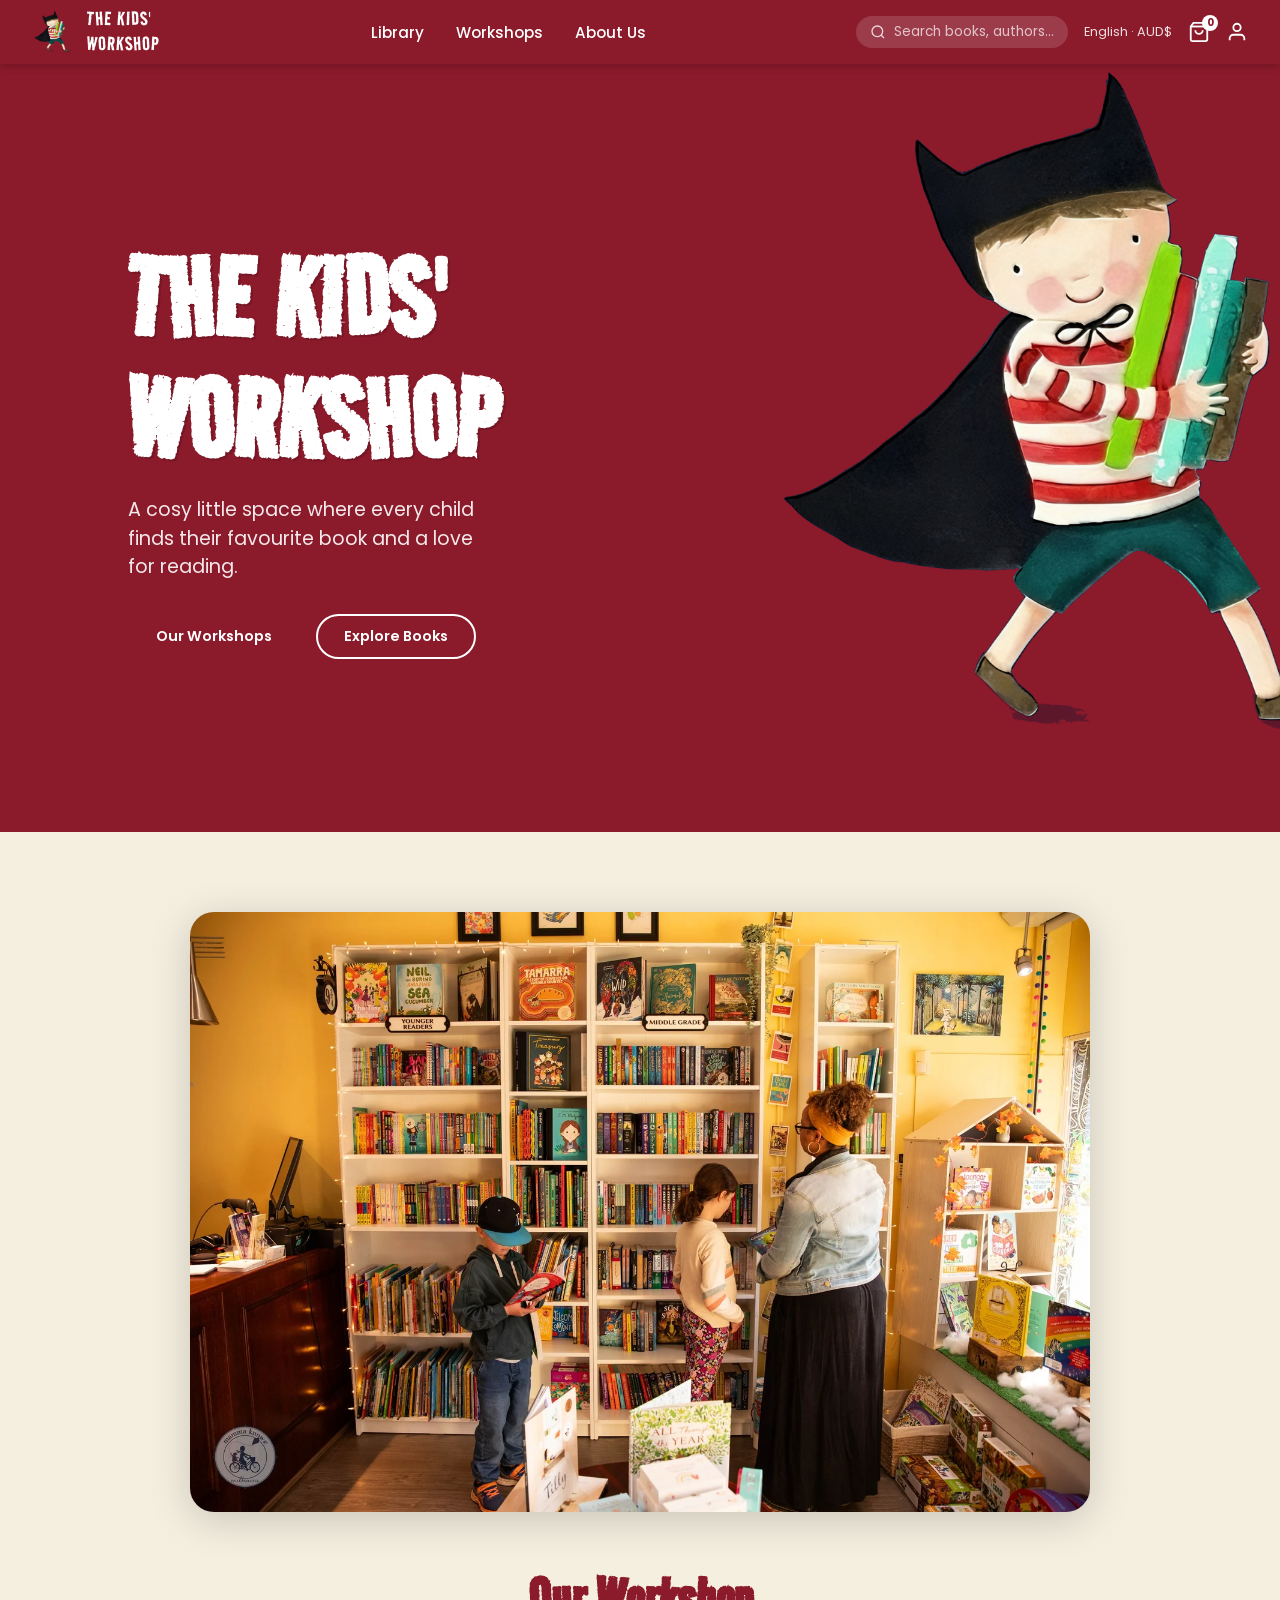
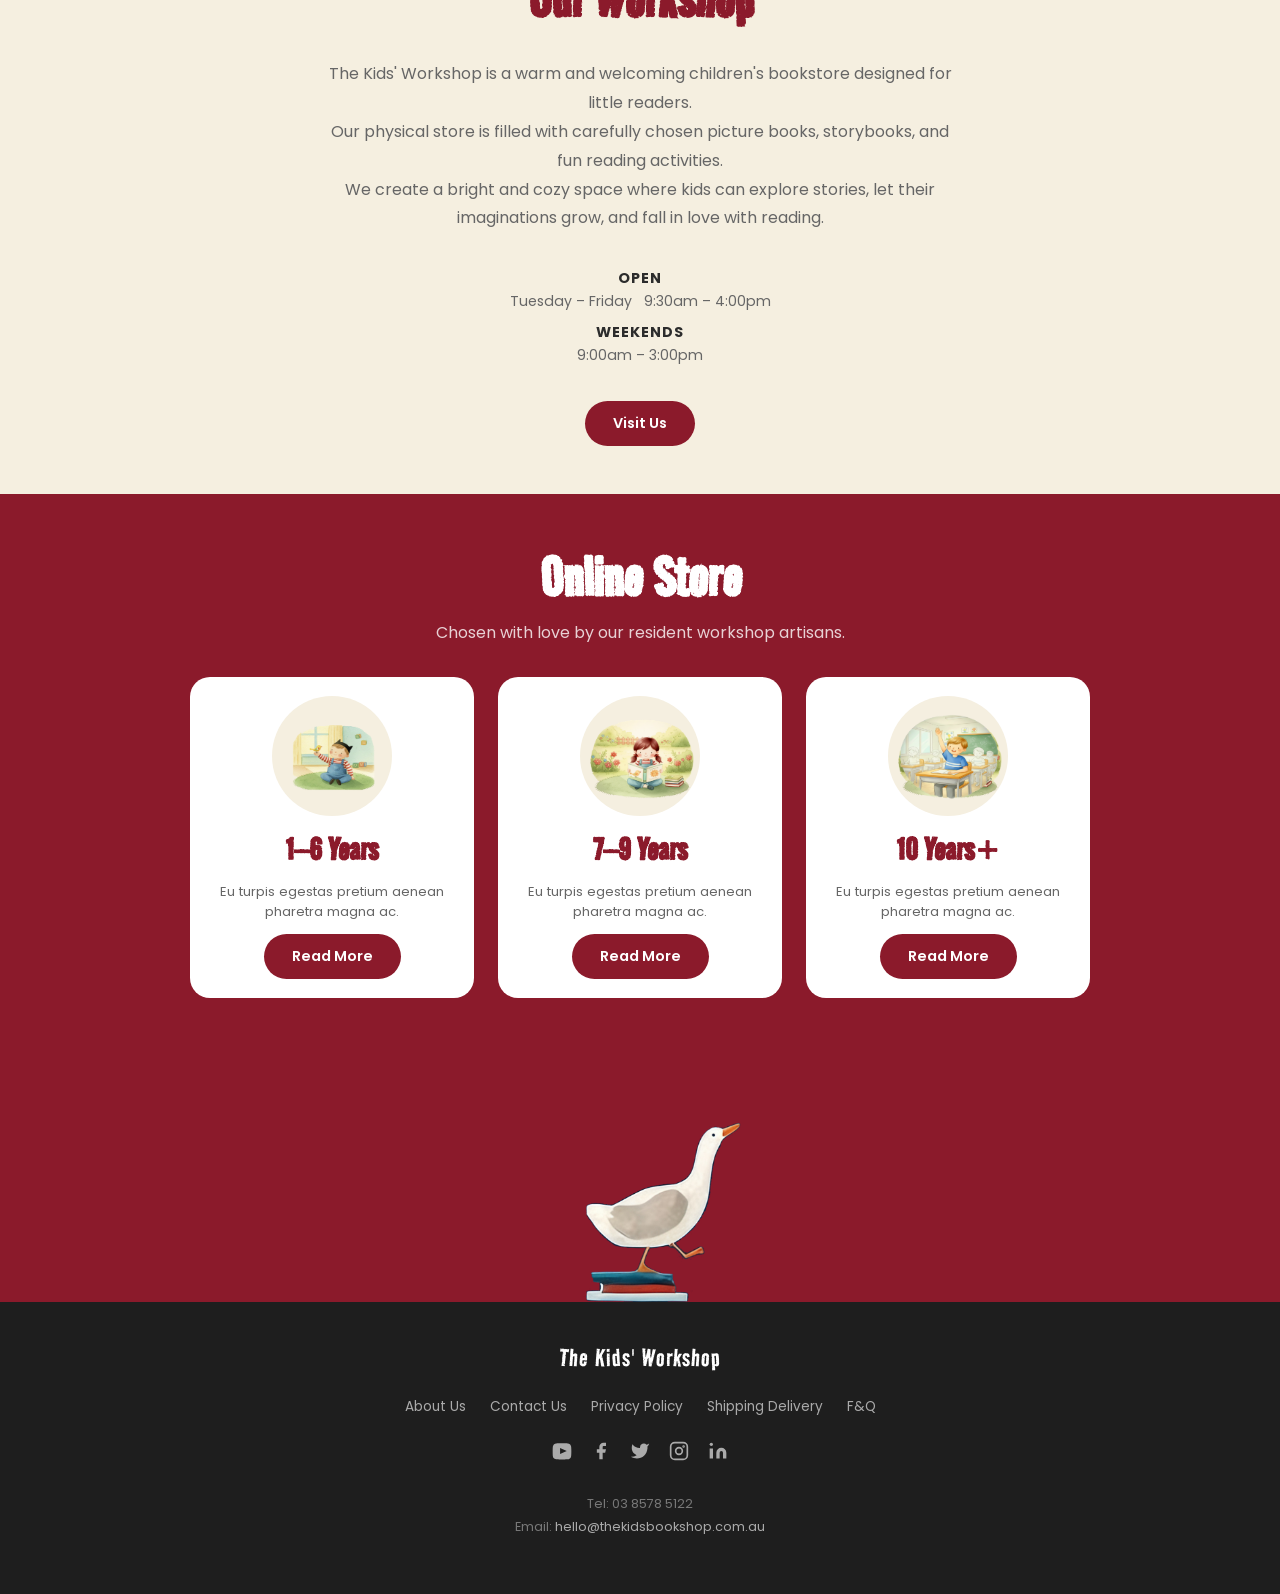
==== TKW_HomePage.html @ 3f0ec6a6 "@media: V1: Adjust all responsive design for all pages." ====
<!DOCTYPE html>
<html lang="en">
<head>
    <meta charset="UTF-8">
    <meta name="viewport" content="width=device-width, initial-scale=1.0">
    <title>The Kids' Workshop</title>
     <link rel="stylesheet" href="TKW.css">
     <link rel="stylesheet" href="TKW_HomePage.css" />
</head>

<body>
  <header class="site-header">
    <a href="index.html" class="header-logo">
      <img src="TKW Image Sources/original_tkbartboard_10.png" alt="The Kids' Workshop Logo" />
      <div class="header-logo-text">THE KIDS'<br>WORKSHOP</div>
    </a>
    <nav class="header-nav">
      <a href="TKW_library.html">Library</a>
      <a href="workshops.html">Workshops</a>
      <a href="about.html">About Us</a>
    </nav>
    <div class="header-right">
      <form class="header-search search-form" id="headerSearchForm">
        <svg width="16" height="16" fill="none" stroke="currentColor" stroke-width="2" viewBox="0 0 24 24">
          <circle cx="11" cy="11" r="8"/><path d="M21 21l-4.35-4.35"/>
        </svg>
        <input id="headerSearchInput" type="text" placeholder="Search books, authors..." />
      </form>

      <div class="header-icons">
        <span class="lang-badge">English · AUD$</span>
        <a href="cart.html">
          <svg width="22" height="22" fill="none" stroke="currentColor" stroke-width="2" viewBox="0 0 24 24">
            <path d="M6 2L3 6v14a2 2 0 002 2h14a2 2 0 002-2V6l-3-4z"/><line x1="3" y1="6" x2="21" y2="6"/>
            <path d="M16 10a4 4 0 01-8 0"/>
          </svg>
          <span class="cart-count">0</span>
        </a>
        <a href="account.html">
          <svg width="22" height="22" fill="none" stroke="currentColor" stroke-width="2" viewBox="0 0 24 24">
            <path d="M20 21v-2a4 4 0 00-4-4H8a4 4 0 00-4 4v2"/><circle cx="12" cy="7" r="4"/>
          </svg>
        </a>
      </div>
      <button class="hamburger" id="hamburger" aria-label="Open menu">
        <span></span><span></span><span></span>
      </button>
    </div>
  </header>

  <!-- Mobile Menu -->
  <nav class="mobile-menu" id="mobileMenu">
    <a href="TKW_library.html">Library</a>
    <a href="TKW_Workshops.html">Workshops</a>
    <a href="TKW_About.html">About Us</a>
    <form class="search-form" style="display:flex;gap:8px;margin-top:4px;">
      <input type="text" placeholder="Search books, authors..." style="flex:1;padding:8px 12px;border-radius:20px;border:1px solid rgba(255,255,255,0.4);background:rgba(255,255,255,0.15);color:#fff;font-family:inherit;outline:none;" />
      <button type="submit" class="btn-primary" style="padding:8px 16px;">Go</button> <!-- prepare -->
    </form>
  </nav>

  <!-- HERO SECTION -->
  <section class="hero">
    <div class="hero-content">
      <h1 class="hero-title">THE KIDS'<br>WORKSHOP</h1>
      <p class="hero-subtitle">A cosy little space where every child finds their favourite book and a love for reading.</p>
      <div class="hero-buttons">
        <a href="TKW_Workshops.html" class="btn-primary">Our Workshops</a>
        <a href="TKW_Library.html" class="btn-outline">Explore Books</a>
      </div>
    </div>
    <div class="hero-image">
      <img src="TKW Image Sources/original_tkbartboard_10.png" alt="Child with books" />
    </div>
  </section>


  <!-- STORE PHOTO SECTION -->
  <div class="Workshop">
  <!-- OUR WORKSHOP INFO -->
  <section class="about-section">
      <section class="store-section">
    <div class="store-image-wrap">
      <img src="TKW Image Sources/store.png" alt="Inside the Kids' Workshop store" />
    </div>
  </section>
    <h2 class="section-title">Our Workshop</h2>
    <p class="about-desc">
      The Kids' Workshop is a warm and welcoming children's bookstore designed for little readers.<br />
      Our physical store is filled with carefully chosen picture books, storybooks, and fun reading activities.<br />
      We create a bright and cozy space where kids can explore stories, let their imaginations grow, and fall in love with reading.
    </p>

    <div class="hours-block">
      <div class="hours-row">
        <strong>OPEN</strong>
        <span>Tuesday – Friday &nbsp; 9:30am – 4:00pm</span>
      </div>
      <div class="hours-row">
        <strong>WEEKENDS</strong>
        <span>9:00am – 3:00pm</span>
      </div>
    </div>

    <a href="TKW_About.html" class="btn-primary">Visit Us</a>
  </section>

</div>

  <!-- ONLINE STORE SECTION -->
  <section class="online-store-section">
    <h2 class="section-title" style="color:#fff;">Online Store</h2>
    <p class="section-subtitle" style="color:rgba(255,255,255,0.8);">Chosen with love by our resident workshop artisans.</p>

    <div class="age-categories">
      <a href="TKW_Library.html?age=0-6" class="age-card">
        <div class="age-card-img"><img src="TKW Image Sources/3.png" alt="Books for 1-6 years" /></div>
        <h2>1–6 Years</h2>
        <p>Eu turpis egestas pretium aenean pharetra magna ac.</p>
        <span class="btn-primary" style="margin-top:auto;">Read More</span>
      </a>
      <a href="TKW_Library.html?age=7-9" class="age-card">
        <div class="age-card-img"><img src="TKW Image Sources/7.png" alt="Books for 7-9 years" /></div>
        <h2>7–9 Years</h2>
        <p>Eu turpis egestas pretium aenean pharetra magna ac.</p>
        <span class="btn-primary" style="margin-top:auto;">Read More</span>
      </a>
      <a href="TKW_Library.html?age=10plus" class="age-card">
        <div class="age-card-img"><img src="TKW Image Sources/10.png" alt="Books for 10+ years" /></div>
        <h2>10 Years+</h2>
        <p>Eu turpis egestas pretium aenean pharetra magna ac.</p>
        <span class="btn-primary" style="margin-top:auto;">Read More</span>
      </a>
    </div>
  </section>

  <section class="mascot-goose">
    <img src="TKW Image Sources/goose.png" alt="Goose mascot" />
  </section>  

  <!-- FOOTER -->
  <footer class="site-footer">
    <div class="footer-main">
      <div class="footer-logo-text">The Kids' Workshop</div>
      <div class="footer-links">
        <a href="about.html">About Us</a>
        <a href="contact.html">Contact Us</a>
        <a href="privacy.html">Privacy Policy</a>
        <a href="shipping.html">Shipping Delivery</a>
        <a href="faq.html">F&Q</a>
      </div>
      <div class="footer-social"> <!-- externalReference -->
        <a href="#" aria-label="YouTube">
          <svg width="20" height="20" fill="currentColor" viewBox="0 0 24 24"><path d="M23 7s-.3-2-1.2-2.8c-1.1-1.2-2.4-1.2-3-1.3C16.2 2.8 12 2.8 12 2.8s-4.2 0-6.8.1c-.6.1-1.9.1-3 1.3C1.3 5 1 7 1 7S.8 9.2.8 11.5v2.1C.8 16 1 18 1 18s.3 2 1.2 2.8c1.1 1.2 2.6 1.1 3.3 1.2C7.6 22.2 12 22.2 12 22.2s4.2 0 6.8-.2c.6-.1 1.9-.1 3-1.3.9-.8 1.2-2.8 1.2-2.8s.2-2.2.2-4.4v-2.1C23.2 9.2 23 7 23 7zM9.7 15.5V8.4l8 3.6-8 3.5z"/></svg>
        </a>
        <a href="#" aria-label="Facebook">
          <svg width="20" height="20" fill="currentColor" viewBox="0 0 24 24"><path d="M18 2h-3a5 5 0 00-5 5v3H7v4h3v8h4v-8h3l1-4h-4V7a1 1 0 011-1h3z"/></svg>
        </a>
        <a href="#" aria-label="Twitter">
          <svg width="20" height="20" fill="currentColor" viewBox="0 0 24 24"><path d="M23 3a10.9 10.9 0 01-3.14 1.53 4.48 4.48 0 00-7.86 3v1A10.66 10.66 0 013 4s-4 9 5 13a11.64 11.64 0 01-7 2c9 5 20 0 20-11.5a4.5 4.5 0 00-.08-.83A7.72 7.72 0 0023 3z"/></svg>
        </a>
        <a href="#" aria-label="Instagram">
          <svg width="20" height="20" fill="none" stroke="currentColor" stroke-width="2" viewBox="0 0 24 24"><rect x="2" y="2" width="20" height="20" rx="5"/><circle cx="12" cy="12" r="4"/><circle cx="17.5" cy="6.5" r="0.5" fill="currentColor"/></svg>
        </a>
        <a href="#" aria-label="LinkedIn">
          <svg width="20" height="20" fill="currentColor" viewBox="0 0 24 24"><path d="M16 8a6 6 0 016 6v7h-4v-7a2 2 0 00-2-2 2 2 0 00-2 2v7h-4v-7a6 6 0 016-6zM2 9h4v12H2z"/><circle cx="4" cy="4" r="2"/></svg>
        </a>
      </div>
      <div class="footer-contact">
        Tel: 03 8578 5122<br />
        Email: <a href="mailto:hello@thekidsbookshop.com.au" style="color:#aaa;">hello@thekidsbookshop.com.au</a>
      </div>
    </div>
  </footer>

  <script src="TKW.JS"></script>
</body>
</html>

</body>
</html>
---- TKW.css ----
/* ===== FONTS/refered ===== */
@import url('https://fonts.googleapis.com/css2?family=Road+Rage&family=Poppins:wght@400;500;600&family=Lora:wght@400;500&display=swap');

/* ===== VARIABLES/refered ===== */
:root {
  --crimson: #8B1A2B;
  --dark-crimson: #6B1422;
  --cream: #F5EFE0;
  --warm-white: #FAF7F2;
  --dark: #2C2C2C;
  --gray: #666;
  --light-gray: #E8E2D9;
  --font-title: 'Road Rage', cursive;
  --font-body: 'Poppins', sans-serif;
  --font-serif: 'Lora', serif;
}
/* ===== RESET/refered??? ===== */
*, *::before, *::after { box-sizing: border-box; margin: 0; padding: 0; }
html { scroll-behavior: smooth; }
body { font-family: var(--font-body); color: var(--dark); background: var(--warm-white); }
a { text-decoration: none; color: inherit; }
img { max-width: 100%; display: block; }

.h2{
  font-family: var(--font-title);
  font-size: 3.0rem;
  color: var(--crimson);
}

/* StikyHeader */
.site-header {
  position: sticky;
  top: 0;
  z-index: 100;
  background: var(--crimson);
  padding: 0 2rem;
  height: 64px;
  display: flex;
  align-items: center;
  justify-content: space-between;
  box-shadow: 0 2px 8px rgba(0,0,0,0.2);
}
 
.header-logo {
  display: flex;
  align-items: center;
  gap: 10px;
}
 
.header-logo img {
  height: 44px;
  width: auto;
}
 
.header-logo-text {
  font-family: var(--font-title);
  font-size: 1.4rem;
  color: #fff;
  line-height: 1.1;
  letter-spacing: 1px;
}
 
.header-nav {
  display: flex;
  align-items: center;
  gap: 2rem;
}
 
.header-nav a {
  font-family: var(--font-body);
  font-size: 0.95rem;
  font-weight: 500;
  color: #fff;
  transition: opacity 0.2s;
}
 
.header-nav a:hover { opacity: 0.8; }

.header-right {
  display: flex;
  align-items: center;
  gap: 1rem;
}
 
.header-search {
  display: flex;
  align-items: center;
  background: rgba(255,255,255,0.15);
  border-radius: 20px;
  padding: 6px 14px;
  gap: 8px;
  cursor: pointer;
  transition: background 0.2s;
}
 
.header-search:hover { background: rgba(255,255,255,0.25); }
 
.header-search input {
  background: none;
  border: none;
  outline: none;
  color: #fff;
  font-family: var(--font-body);
  font-size: 0.85rem;
  width: 160px;
}
 
.header-search input::placeholder { color: rgba(255,255,255,0.7); }
 
.header-search svg { color: rgba(255,255,255,0.8); flex-shrink: 0; }
 
.header-icons {
  display: flex;
  align-items: center;
  gap: 1rem;
  color: #fff;
}
 
.header-icons a {
  color: #fff;
  position: relative;
  display: flex;
  align-items: center;
}
 
.cart-count {
  position: absolute;
  top: -6px;
  right: -8px;
  background: #fff;
  color: var(--crimson);
  font-size: 0.65rem;
  font-weight: 700;
  border-radius: 50%;
  width: 16px;
  height: 16px;
  display: flex;
  align-items: center;
  justify-content: center;
}
 
.lang-badge {
  font-size: 0.8rem;
  color: rgba(255,255,255,0.85);
  font-family: var(--font-body);
}
 
/* Mobile hamburger */
.hamburger {
  display: none;
  flex-direction: column;
  gap: 5px;
  cursor: pointer;
  background: none;
  border: none;
  padding: 4px;
}
 
.hamburger span {
  display: block;
  width: 24px;
  height: 2px;
  background: #fff;
  border-radius: 2px;
  transition: 0.3s;
}
 
.mobile-menu {
  display: none;
  position: fixed;
  top: 64px;
  left: 0;
  right: 0;
  background: var(--dark-crimson);
  padding: 1.5rem 2rem;
  z-index: 99;
  flex-direction: column;
  gap: 1.2rem;
  box-shadow: 0 4px 12px rgba(0,0,0,0.3);
}
 
.mobile-menu.open { display: flex; }
 
.mobile-menu a {
  color: #fff;
  font-size: 1rem;
  font-weight: 500;
  padding-bottom: 0.8rem;
  border-bottom: 1px solid rgba(255,255,255,0.15);
}
 

/* Breadcrumb */
.breadcrumb {
  font-size: 0.8rem;
  color: var(--gray);
  padding: 0.6rem 2rem;
  background: var(--cream);
  display: flex;
  align-items: center;
  gap: 6px;
}

.breadcrumb a { color: var(--gray); }
.breadcrumb a:hover { color: var(--crimson); }
.breadcrumb span { color: var(--dark); }

/* CARTBANNER */
.cart-banner {
  color: var(--crimson);
  position: relative;
  width: 100%;
  height: 10rem;          
  min-height: 8rem;   
  max-height: 15rem;     
  background-image: url('TKW Image Sources/original_banner-patternartboard_6-100.jpg');
  background-size: cover;         
  background-position: center;   
  background-repeat: no-repeat;
  display: flex;
  align-items: center;
  justify-content: center;
  overflow: hidden;
}
.cart-banner::after { content: ''; position: absolute; inset: 0; background: rgba(255,255,255,0.2); z-index: 0; }

/* Footer */
.site-footer {
  background: #1e1e1e;
  color: #1e1e1e;
}

.footer-main {
  padding: 2.5rem 2rem;
  display: flex;
  flex-direction: column;
  align-items: center;
  gap: 1.5rem;
}

.footer-logo-text {
  font-family: var(--font-title);
  font-size: 1.8rem;
  color: #fff;
  letter-spacing: 1px;
}

.footer-links {
  display: flex;
  flex-wrap: wrap;
  justify-content: center;
  gap: 1.5rem;
}

.footer-links a {
  font-size: 0.85rem;
  color: #aaa;
  transition: color 0.2s;
}

.footer-links a:hover { color: #fff; }

.footer-social {
  display: flex;
  gap: 1.2rem;
}

.footer-social a {
  color: #aaa;
  transition: color 0.2s;
  font-size: 1.1rem;
}

.footer-social a:hover { color: #fff; }

.footer-contact {
  text-align: center;
  font-size: 0.8rem;
  color: #777;
  line-height: 1.8;
  padding-bottom: 1rem;
}

/* Buttons */
.btn-primary {
  background: var(--crimson);
  color: #fff;
  border: none;
  border-radius: 24px;
  padding: 12px 28px;
  font-family: var(--font-body);
  font-size: 0.9rem;
  font-weight: 600;
  cursor: pointer;
  transition: background 0.2s;
  display: inline-block;
}

.btn-primary:hover { background: var(--dark-crimson); transform: translateY(-1px); }

.btn-outline {
  background: transparent;
  color: #fff;
  border: 2px solid #fff;
  border-radius: 24px;
  padding: 10px 26px;
  font-family: var(--font-body);
  font-size: 0.9rem;
  font-weight: 600;
  cursor: pointer;
  transition: background 0.2s;
  display: inline-block;
}
.btn-outline:hover { background: var(--dark-crimson); transform: translateY(-1px); }


.btn-dark {
  background: #333;
  color: #fff;
  border: none;
  border-radius: 24px;
  padding: 12px 28px;
  font-family: var(--font-body);
  font-size: 0.9rem;
  font-weight: 600;
  cursor: pointer;
  transition: background 0.2s;
  display: inline-block;
}

.btn-dark:hover { background: #444; }


/*  WaveDivider */
.wave-top {
  width: 100%;
  overflow: hidden;
  line-height: 0;
}

.wave-top svg { display: block; width: 100%; }

/* SectionTitle */
.section-title {
  font-family: var(--font-title);
  font-size: 4.0rem;
  color: var(--crimson);
  text-align: center;
  margin-bottom: 0.5rem;
}

.section-subtitle {
  font-size: 1.0rem;
  color: var(--gray);
  text-align: center;
  margin-bottom: 2rem;
}

/* BookCards */
.book-card {
  background: #fff;
  border-radius: 16px;
  overflow: hidden;
  box-shadow: 0 2px 12px rgba(0,0,0,0.08);
  transition: transform 0.2s, box-shadow 0.2s;
  cursor: pointer;
  position: relative;
}

.book-card:hover { transform: translateY(-4px); box-shadow: 0 8px 24px rgba(0,0,0,0.14); }

.book-card-img {
  width: 100%;
  height: 200px;
  object-fit: cover;
  background: var(--light-gray);
  display: flex;
  align-items: center;
  justify-content: center;
  color: #999;
  font-size: 0.85rem;
  position: relative;
}

.book-card-img img {
  width: 100%;
  height: 100%;
  object-fit: cover;
}

.book-card-body {
  padding: 1rem;
}

.book-card-title {
  font-family: var(--font-title);
  font-size: 1.5rem;
  color: var(--dark);
  margin-bottom: 2px;
}

.book-card-author {
  font-size: 0.8rem;
  color: var(--gray);
  margin-bottom: 0.6rem;
}

.book-card-footer {
  display: flex;
  align-items: center;
  justify-content: space-between;
}

.book-price {
  font-size: 1rem;
  font-weight: 700;
  color: var(--crimson);
}

.add-btn {
  background: var(--crimson);
  color: #fff;
  border: none;
  border-radius: 50%;
  width: 30px;
  height: 30px;
  font-size: 1.2rem;
  cursor: pointer;
  display: flex;
  align-items: center;
  justify-content: center;
  transition: background 0.2s;
}

.add-btn:hover { background: var(--dark-crimson); }

.age-badge {
  position: absolute;
  top: 15px;
  right: 15px;
  background: var(--crimson);
  color: #fff;
  font-size: 0.65rem;
  font-weight: 500;
  padding: 3px 10px;
  border-radius: 12px;
  text-transform: uppercase;
  letter-spacing: 0.5px;
}

/* Gallery */
.books-grid {
  display: grid;
  grid-template-columns: repeat(auto-fill, minmax(220px, 1fr));
  gap: 1.5rem;
}

/* ===== AlsoLike ===== */
.also-like-section {
  background: var(--cream);
  padding: 3rem 12rem;
  display: flex;
  align-items: flex-end;
  gap: 2rem;
  position: relative;
  overflow: hidden;
}

.also-like-inner { flex: 1; max-width: 760px; }

.also-like-header {
  display: flex;
  align-items: flex-end;
  justify-content: space-between;
  margin-bottom: 1.5rem;
  flex-wrap: wrap;
  gap: 1rem;
}

.see-all-link {
  font-size: 0.85rem;
  font-weight: 600;
  color: var(--crimson);
  white-space: nowrap;
}

.also-like-grid {
  display: grid;
  grid-template-columns: repeat(4, 1fr);
  gap: 1rem;
}

.also-card {
  background: #fff;
  border-radius: 16px;
  padding: 0.8rem;
  display: flex;
  flex-direction: column;
  gap: 4px;
  cursor: pointer;
  transition: transform 0.2s;
  color: var(--dark);
}

.also-card:hover { transform: translateY(-3px); }

.also-card img {
  width: 100%;
  height: 100px;
  object-fit: cover;
  border-radius: 10px;
  background: var(--light-gray);
  margin-bottom: 4px;
}

.also-card-label { font-size: 0.82rem; font-weight: 600; }
.also-card-cat { font-size: 0.75rem; color: var(--gray); }
.also-card-price { font-size: 0.85rem; font-weight: 700; color: var(--crimson); margin-top: 4px; }

.also-like-char {
  flex: 0 0 180px;
  align-self: flex-end;
}

.also-like-char img { max-height: 220px; object-fit: contain; }


.also-like-deco {
  position: absolute;
  right: 15rem;         
  bottom: 0;
  pointer-events: none;
  z-index: 0;
}

.also-like-deco img {
  height: 15rem;        
  width: auto;
  object-fit: contain;
  display: block;
}
/* responsive for recommendations */
@media (max-width: 600px) {
  .also-like-section {
    padding: 2rem 1rem;
    padding-bottom: 0;        
    flex-direction: column;
    align-items: stretch;
    overflow: hidden;
  }

  .also-like-grid {
    grid-template-columns: repeat(2, 1fr);
  }

  /* no absolute，bottom center */
  .also-like-deco {
    position: relative;
    right: auto;
    bottom: auto;
    display: flex;
    justify-content: center;
    width: 100%;
    margin-top: 1.5rem;
  }

  .also-like-deco img {
    height: 160px;
  }

  .also-like-char { display: none; }
}

/* ===== RESPONSIVE ===== */
@media (max-width: 768px) {
  .header-nav { display: none; }
  .header-search { display: none; }
  .lang-badge { display: none; }
  .hamburger { display: flex; }
  .header-logo-text { font-size: 1.1rem; }
  .section-title { font-size: 1.8rem; }
  .books-grid { grid-template-columns: repeat(2, 1fr); gap: 1rem; }
  .also-like-char { display: none; }
  .also-like-grid { grid-template-columns: repeat(3, 2fr); }
}

@media (max-width: 480px) {
  .site-header { padding: 0 1rem; }
  .cart-banner-title { font-size: 5rem; }
  .books-grid { grid-template-columns: repeat(2, 1fr); }
  .book-card-img { height: 160px; }
    .also-like-grid { grid-template-columns: repeat(1, 2fr); }
    .mascot-goose img { height: 6rem; }
    .mascot-turtle img { height: 6rem; }
}
---- TKW_HomePage.css ----
.hero-content {
  margin-right: 15rem;
}
.hero {
  background: var(--crimson);
  display: flex;
  align-items: center;
  justify-content: space-between;
  padding: 0rem 8rem 0rem;
  min-height: 48rem;
  position: relative;
  overflow: hidden;
}

.hero-content {
  flex: 1;
  max-width: 480px;
  z-index: 1;
}

.hero-title {
  font-family: var(--font-title);
  font-size: 8rem;
  color: #fff;
  line-height: 0.95;
  letter-spacing: 5%;
  margin-bottom: 1rem;
  text-shadow: 2px 2px 0 rgba(0,0,0,0.15);
}

.hero-subtitle {
  font-family: var(--font-body);
  font-size: 1.2rem;
  color: rgba(255,255,255,0.9);
  margin-bottom: 2rem;
  line-height: 1.5;
}

.hero-buttons {
  display: flex;
  gap: 1rem;
  flex-wrap: wrap;
}

.hero-image {
  flex: 0.8;
  min-width: 80%;
  align-self: stretch;
  display: flex;
  margin-left: auto; 
}

.hero-image img {
    width: 90%;
    height: 90%;
  max-height: none;
  object-fit: cover;
  margin-left: 0%;
}

.hero-image::after {
  position: absolute;
  top: 0;
  left: 0;
  right: 0;
  bottom: 0;
  background: linear-gradient(135deg, 
    rgba(107, 5, 34, 02) 0%,
    transparent 100%);
  pointer-events: none; 
}

.store-section {
  background: var(--cream);
  padding: 5rem 2rem 2rem;
  display: flex;
  justify-content: center;
}

.store-image-wrap {
  max-width: 900px;
  width: 100%;
  border-radius: 24px;
  overflow: hidden;
  box-shadow: 0 8px 40px rgba(0,0,0,0.18);
  margin-top: -3rem;
  position: relative;
  z-index: 2;
  background: var(--light-gray);
  min-height: 280px;
  display: flex;
  align-items: center;
  justify-content: center;
  color: #aaa;
  font-size: 0.9rem;
}

.store-image-wrap img {
  width: 100%;
  height: 100%;
  object-fit: cover;
}


.about-section {
  background: var(--cream);
  text-align: center;
  padding: 3rem 2rem;
  display: flex;
  flex-direction: column;
  align-items: center;
  gap: 1.2rem;
}

.about-desc {
  font-family: var(--font-body);
  font-size: 1rem;
  color: var(--gray);
  max-width: 640px;
  line-height: 1.8;
}

.hours-block {
  display: flex;
  flex-direction: column;
  gap: 0.6rem;
  margin: 1rem 0;
}

.hours-row {
  display: flex;
  flex-direction: column;
  align-items: center;
  gap: 2px;
}

.hours-row strong {
  font-size: 0.9rem;
  font-weight: 700;
  color: var(--dark);
  letter-spacing: 1px;
}

.hours-row span {
  font-size: 0.88rem;
  color: var(--gray);
}

.online-store-section {
  background: var(--crimson);
  padding: 3rem 2rem 4rem;
  text-align: center;
}

.age-categories {
  display: grid;
  grid-template-columns: repeat(3, 1fr);
  gap: 1.5rem;
  max-width: 900px;
  margin: 0 auto;
}

.age-card {
  background: #fff;
  border-radius: 20px;
  padding: 1.2rem;
  display: flex;
  flex-direction: column;
  align-items: center;
  gap: 0.8rem;
  text-align: center;
  cursor: pointer;
  transition: transform 0.2s;
  color: var(--dark);
}

.age-card:hover { transform: translateY(-4px); }

.age-card-img {
  width: 120px;
  height: 120px;
  border-radius: 50%;
  overflow: hidden;
  background: var(--cream);
  display: flex;
  align-items: center;
  justify-content: center;
  color: #bbb;
  font-size: 0.8rem;
}

.age-card-img img {
  width: 100%;
  height: 100%;
  object-fit: cover;
}

.age-card h2 {
  font-family: var(--font-title);
  font-size: 2.3rem;
  color: var(--crimson);
}

.age-card p {
  font-size: 0.82rem;
  color: var(--gray);
  line-height: 1.5;
  flex: 1;
}

.mascot-section {
    position: relative;
    height: fit-content;
    margin: 0;
    padding: 0;
}

.mascot-goose {
  background: var(--crimson);
  text-align: center;
  position: relative;;
  height: fit-content;
  bottom: 0;
  margin: 0 !important;
  padding: 0 !important;
}

.mascot-goose img {
  height: 15rem;
  margin: 0 auto;
  display: block;
}


/* RESPONSIVE//refChecked*/
@media (max-width: 900px) {
  .hero { padding: 2rem 2rem 0; }
  .hero-title { font-size: 10rem; }
  .hero-image { max-width: 220px; }
}

@media (max-width: 768px) {
  .hero { flex-direction: column; align-items: flex-start; min-height: auto; padding: 2rem 1.5rem 1.5rem; }
  .hero-image { align-self: flex-end; max-width: 180px; margin-top: -3rem; }
  .hero-title { font-size: 8rem; }
  .hero-subtitle { font-size: 0.8rem; }
  .age-categories { grid-template-columns: 1fr; max-width: 360px; }
  .store-image-wrap { min-height: 200px; }
}

@media (max-width: 420px) {
  .hero-title { font-size: 4rem; }
  .age-categories { grid-template-columns: 1fr 1fr; max-width: 100%; }
  .about-desc { font-size: 0.9rem; }
}
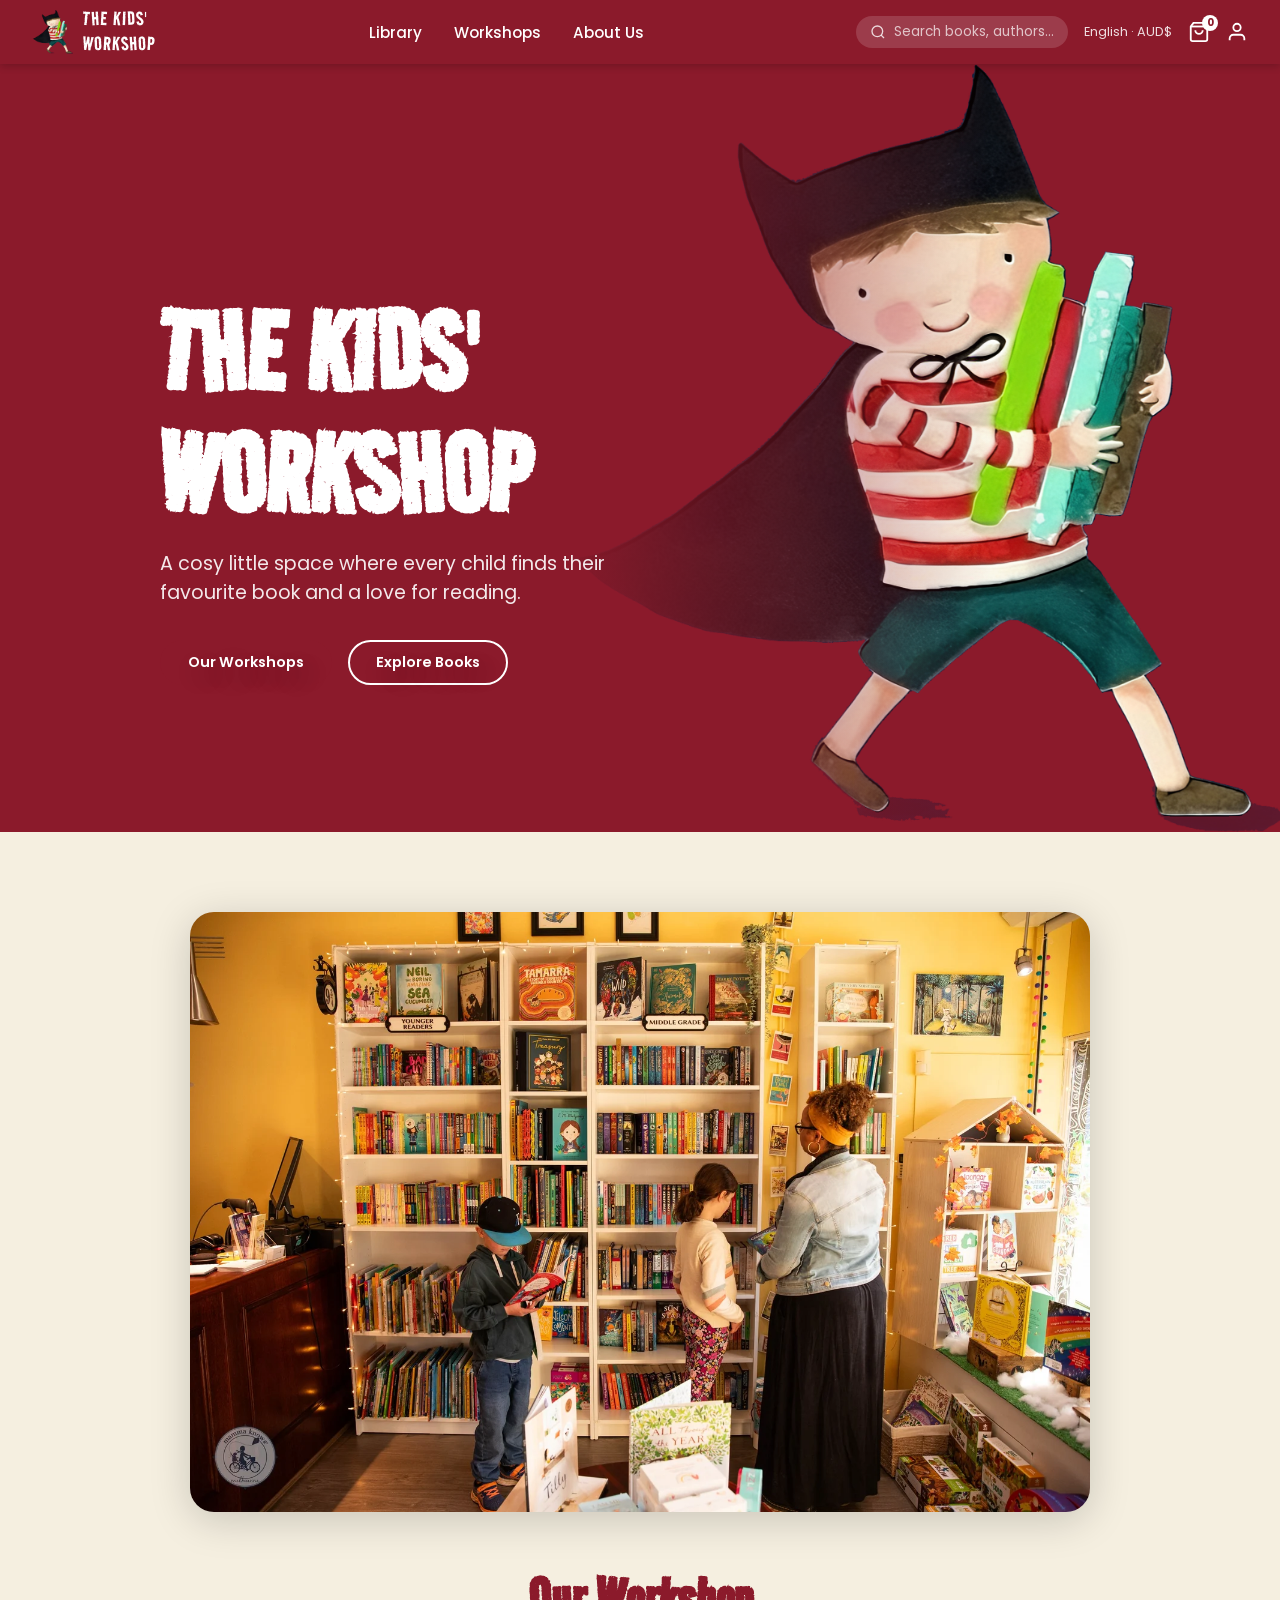
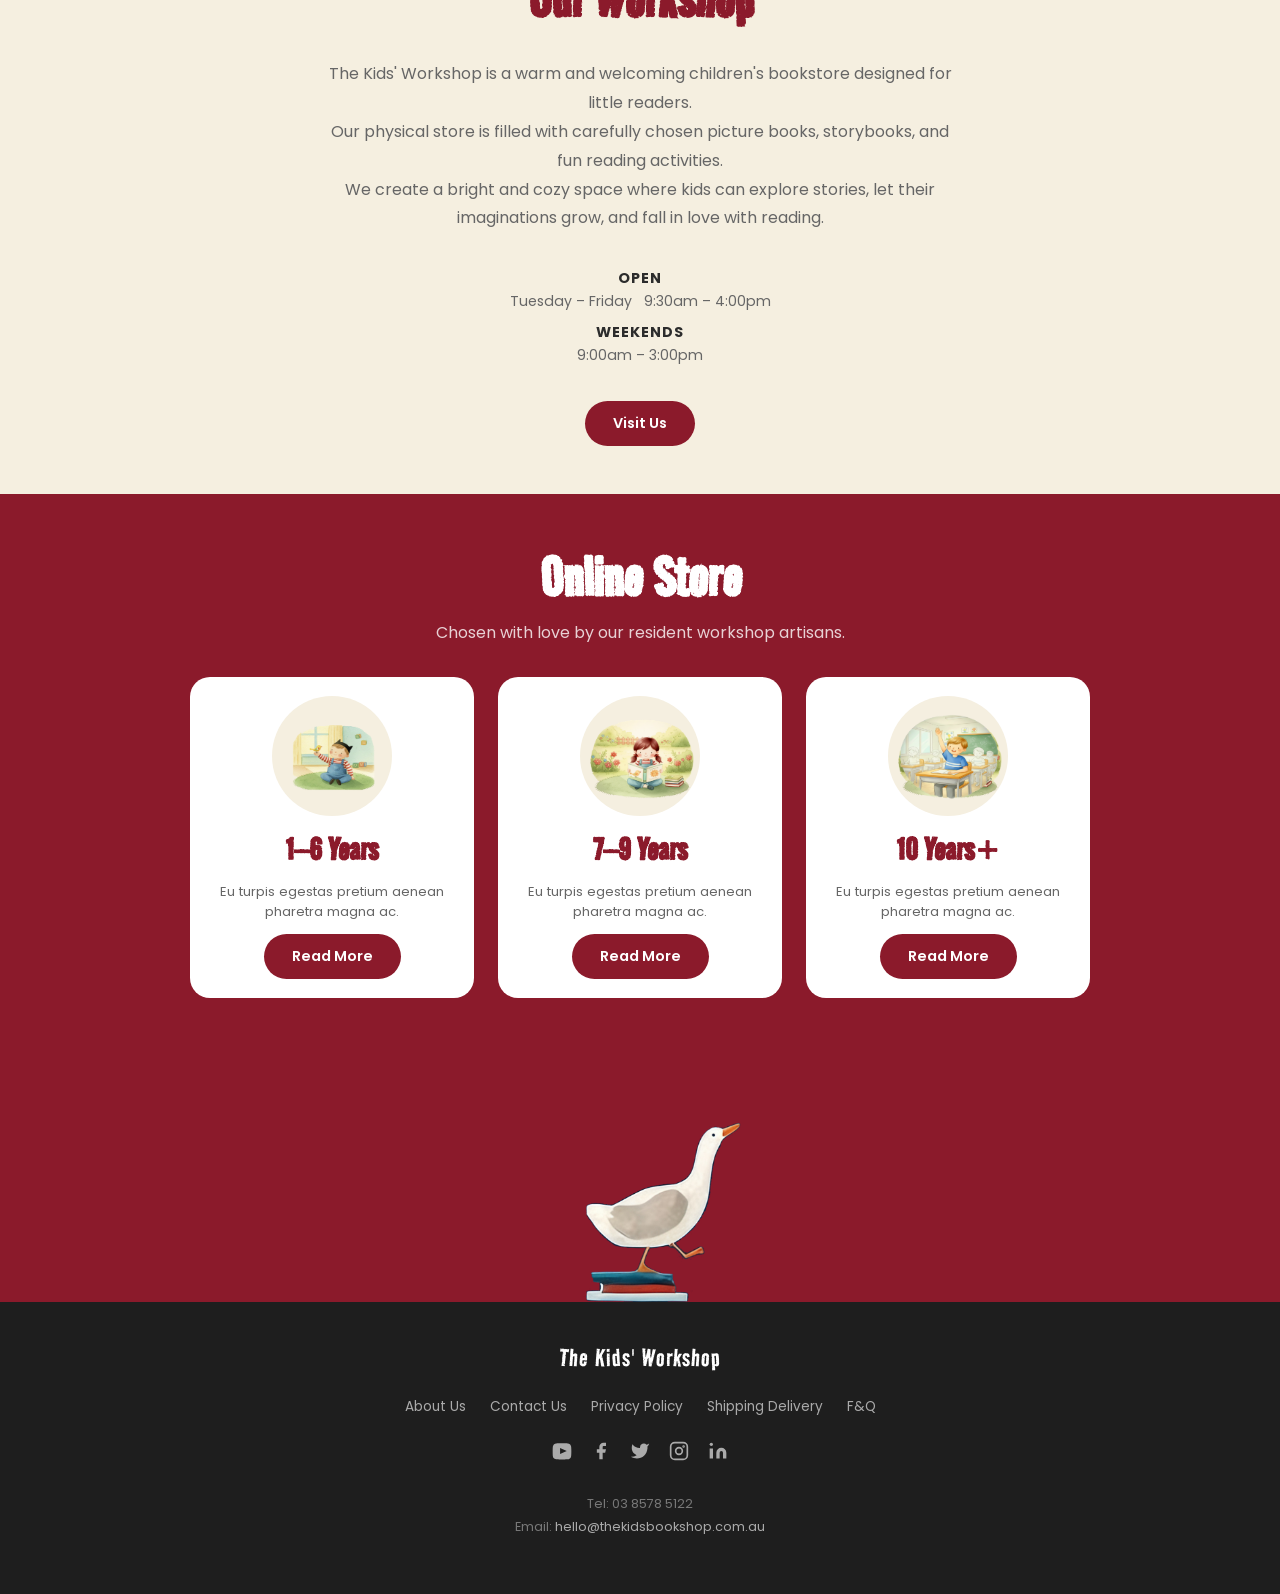
==== commit 2f4277ad: "JS: Fix bug_Responsive dropdown menu didnt work." ====
--- a/TKW_HomePage.html
+++ b/TKW_HomePage.html
@@ -53,10 +53,6 @@
     <a href="TKW_library.html">Library</a>
     <a href="TKW_Workshops.html">Workshops</a>
     <a href="TKW_About.html">About Us</a>
-    <form class="search-form" style="display:flex;gap:8px;margin-top:4px;">
-      <input type="text" placeholder="Search books, authors..." style="flex:1;padding:8px 12px;border-radius:20px;border:1px solid rgba(255,255,255,0.4);background:rgba(255,255,255,0.15);color:#fff;font-family:inherit;outline:none;" />
-      <button type="submit" class="btn-primary" style="padding:8px 16px;">Go</button> <!-- prepare -->
-    </form>
   </nav>
 
   <!-- HERO SECTION -->
--- a/TKW_HomePage.css
+++ b/TKW_HomePage.css
@@ -6,7 +6,7 @@
   display: flex;
   align-items: center;
   justify-content: space-between;
-  padding: 0rem 8rem 0rem;
+  padding: 5rem 10rem 0rem;
   min-height: 48rem;
   position: relative;
   overflow: hidden;
@@ -15,7 +15,8 @@
 .hero-content {
   flex: 1;
   max-width: 480px;
-  z-index: 1;
+  z-index: 2;
+  position: relative;
 }
 
 .hero-title {
@@ -25,7 +26,8 @@
   line-height: 0.95;
   letter-spacing: 5%;
   margin-bottom: 1rem;
-  text-shadow: 2px 2px 0 rgba(0,0,0,0.15);
+  text-shadow: 7px 10px 25px rgba(0,0,0,0.3)
+  z-index: 2;
 }
 
 .hero-subtitle {
@@ -34,30 +36,45 @@
   color: rgba(255,255,255,0.9);
   margin-bottom: 2rem;
   line-height: 1.5;
+  z-index: 2;
 }
 
 .hero-buttons {
   display: flex;
   gap: 1rem;
   flex-wrap: wrap;
+    text-shadow: 7px 10px 25px rgba(0,0,0,0.3)
 }
 
 .hero-image {
-  flex: 0.8;
-  min-width: 80%;
-  align-self: stretch;
-  display: flex;
-  margin-left: auto; 
+  position: absolute !important;
+  right: 0 !important;
+  top: 0 !important;
+  bottom: 0 !important;
+  left: auto !important;
+  width: auto;
+  height: 100%;
+  display: block;
+  pointer-events: none;
 }
 
 .hero-image img {
-    width: 90%;
-    height: 90%;
-  max-height: none;
-  object-fit: cover;
-  margin-left: 0%;
-}
-
+  height: 100%;
+  width: auto;
+  display: block;
+  object-fit: contain;
+}
+.hero-image::before {
+  content: '';
+  position: absolute;
+  top: 0;
+  left: 0;
+  width: 60%;
+  height: 100%;
+  background: linear-gradient(to right, var(--crimson) 0%, transparent 100%);
+  z-index: 1;
+  pointer-events: none;
+}
 .hero-image::after {
   position: absolute;
   top: 0;
@@ -236,12 +253,13 @@
 @media (max-width: 900px) {
   .hero { padding: 2rem 2rem 0; }
   .hero-title { font-size: 10rem; }
-  .hero-image { max-width: 220px; }
-}
+  .hero-image { height: 90%; top: auto; bottom: 0; }
+}
+
 
 @media (max-width: 768px) {
   .hero { flex-direction: column; align-items: flex-start; min-height: auto; padding: 2rem 1.5rem 1.5rem; }
-  .hero-image { align-self: flex-end; max-width: 180px; margin-top: -3rem; }
+  .hero-image { height: 100%; }
   .hero-title { font-size: 8rem; }
   .hero-subtitle { font-size: 0.8rem; }
   .age-categories { grid-template-columns: 1fr; max-width: 360px; }
@@ -250,7 +268,7 @@
 
 @media (max-width: 420px) {
   .hero-title { font-size: 4rem; }
-  .age-categories { grid-template-columns: 1fr 1fr; max-width: 100%; }
+  .hero-image { height: 100%; }
+  .age-categories { grid-template-columns: 1fr; max-width: 100%; }
   .about-desc { font-size: 0.9rem; }
 }
-
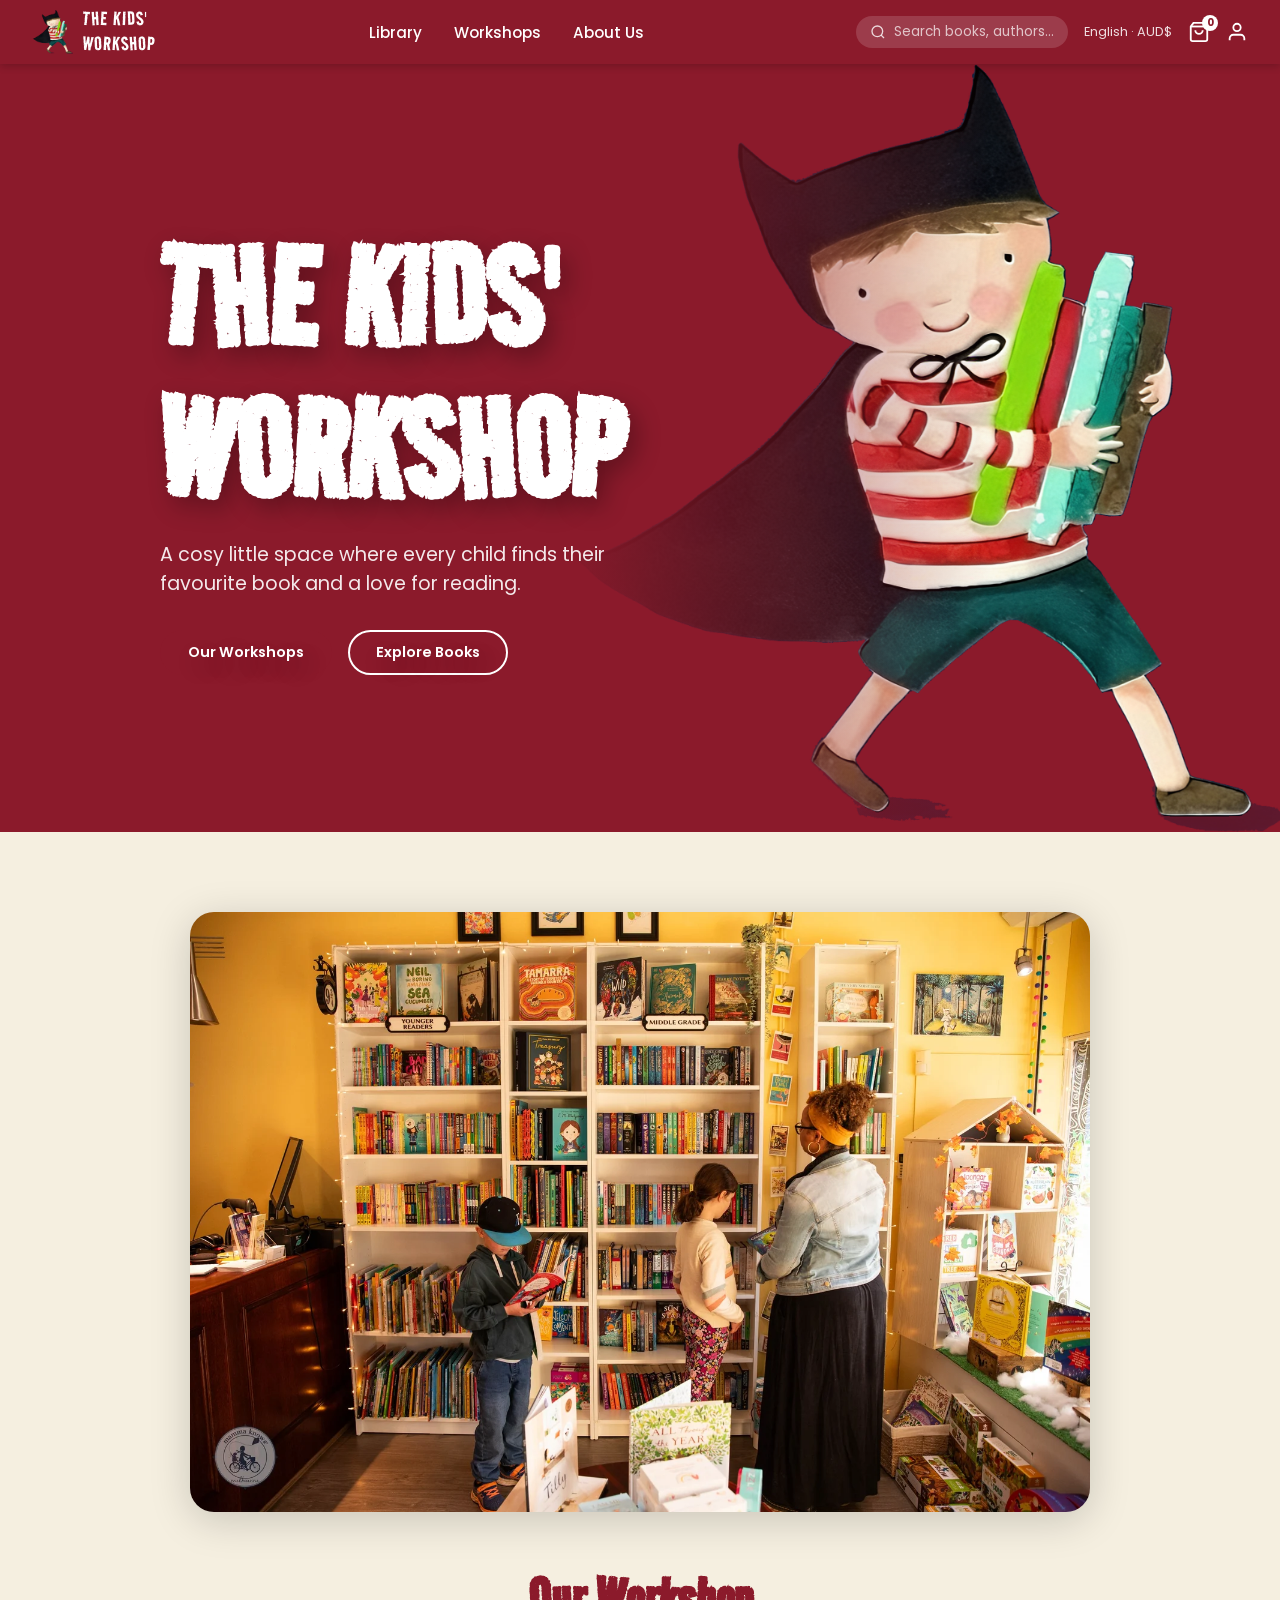
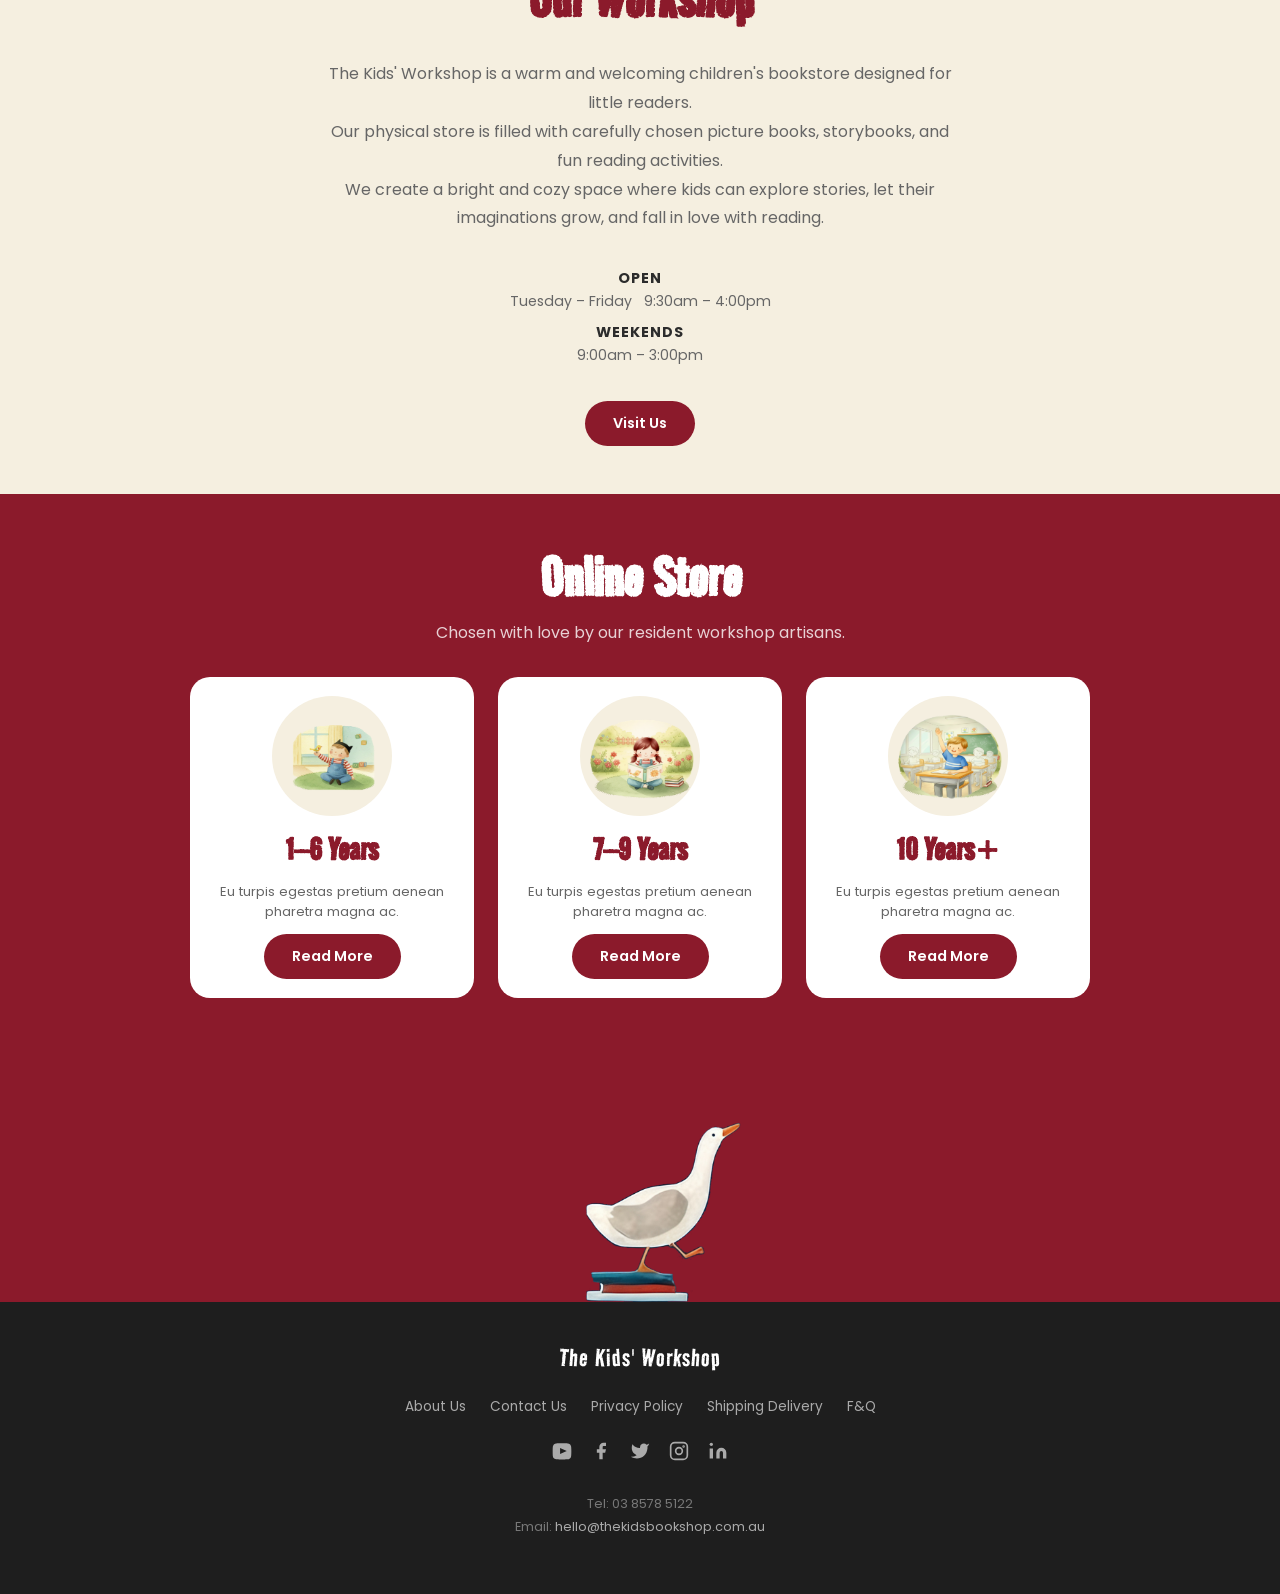
==== commit cdec714c: "css: Font-size of section title of the recommend section." ====
--- a/TKW_HomePage.html
+++ b/TKW_HomePage.html
@@ -19,6 +19,7 @@
       <a href="workshops.html">Workshops</a>
       <a href="about.html">About Us</a>
     </nav>
+    
     <div class="header-right">
       <form class="header-search search-form" id="headerSearchForm">
         <svg width="16" height="16" fill="none" stroke="currentColor" stroke-width="2" viewBox="0 0 24 24">
@@ -53,6 +54,7 @@
     <a href="TKW_library.html">Library</a>
     <a href="TKW_Workshops.html">Workshops</a>
     <a href="TKW_About.html">About Us</a>
+    <br> 
   </nav>
 
   <!-- HERO SECTION -->
--- a/TKW.css
+++ b/TKW.css
@@ -578,7 +578,7 @@
   .lang-badge { display: none; }
   .hamburger { display: flex; }
   .header-logo-text { font-size: 1.1rem; }
-  .section-title { font-size: 1.8rem; }
+  .section-title { font-size: 2.5rem; }
   .books-grid { grid-template-columns: repeat(2, 1fr); gap: 1rem; }
   .also-like-char { display: none; }
   .also-like-grid { grid-template-columns: repeat(3, 2fr); }
--- a/TKW_HomePage.css
+++ b/TKW_HomePage.css
@@ -6,7 +6,7 @@
   display: flex;
   align-items: center;
   justify-content: space-between;
-  padding: 5rem 10rem 0rem;
+  padding: 0rem 10rem 0rem;
   min-height: 48rem;
   position: relative;
   overflow: hidden;
@@ -21,13 +21,12 @@
 
 .hero-title {
   font-family: var(--font-title);
-  font-size: 8rem;
+  font-size: 10rem;
   color: #fff;
   line-height: 0.95;
   letter-spacing: 5%;
   margin-bottom: 1rem;
   text-shadow: 7px 10px 25px rgba(0,0,0,0.3)
-  z-index: 2;
 }
 
 .hero-subtitle {
@@ -260,14 +259,14 @@
 @media (max-width: 768px) {
   .hero { flex-direction: column; align-items: flex-start; min-height: auto; padding: 2rem 1.5rem 1.5rem; }
   .hero-image { height: 100%; }
-  .hero-title { font-size: 8rem; }
+  .hero-title { font-size: 5rem; }
   .hero-subtitle { font-size: 0.8rem; }
   .age-categories { grid-template-columns: 1fr; max-width: 360px; }
   .store-image-wrap { min-height: 200px; }
 }
 
 @media (max-width: 420px) {
-  .hero-title { font-size: 4rem; }
+  .hero-title { font-size: 5rem; }
   .hero-image { height: 100%; }
   .age-categories { grid-template-columns: 1fr; max-width: 100%; }
   .about-desc { font-size: 0.9rem; }
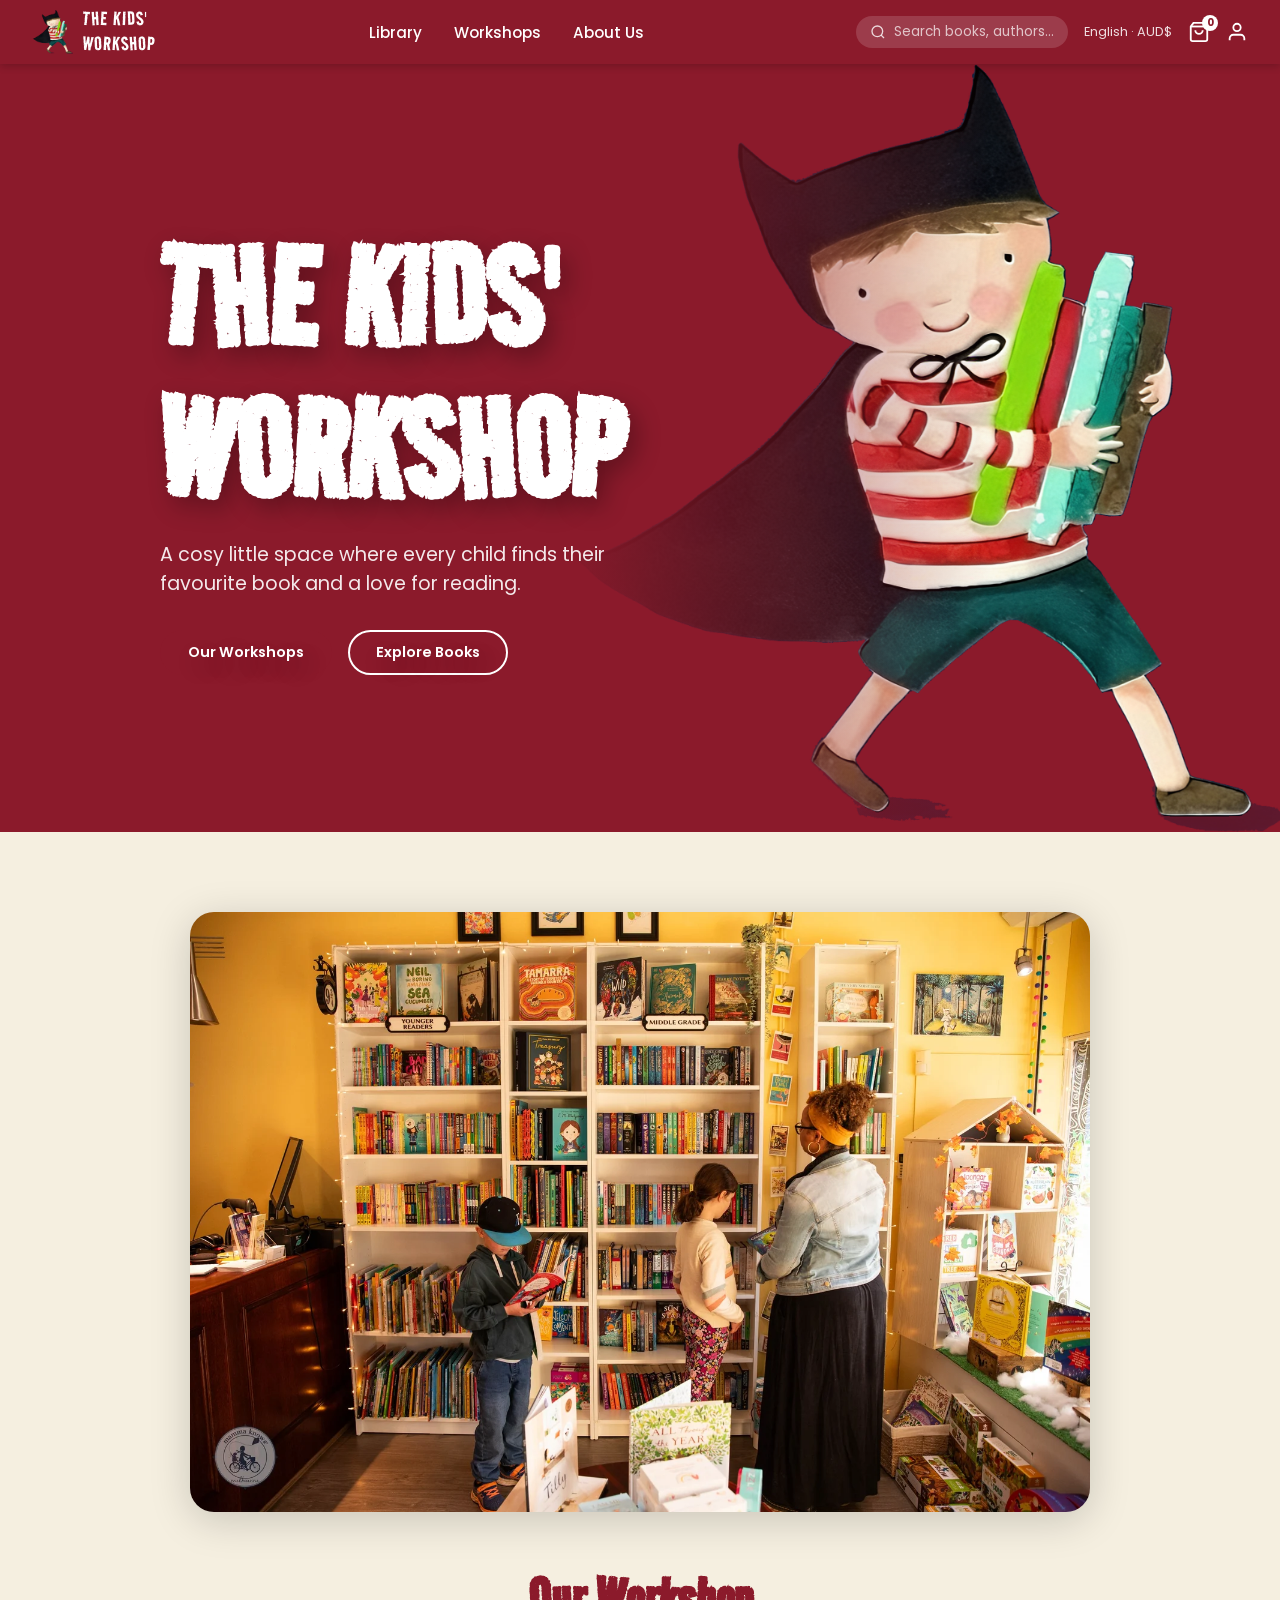
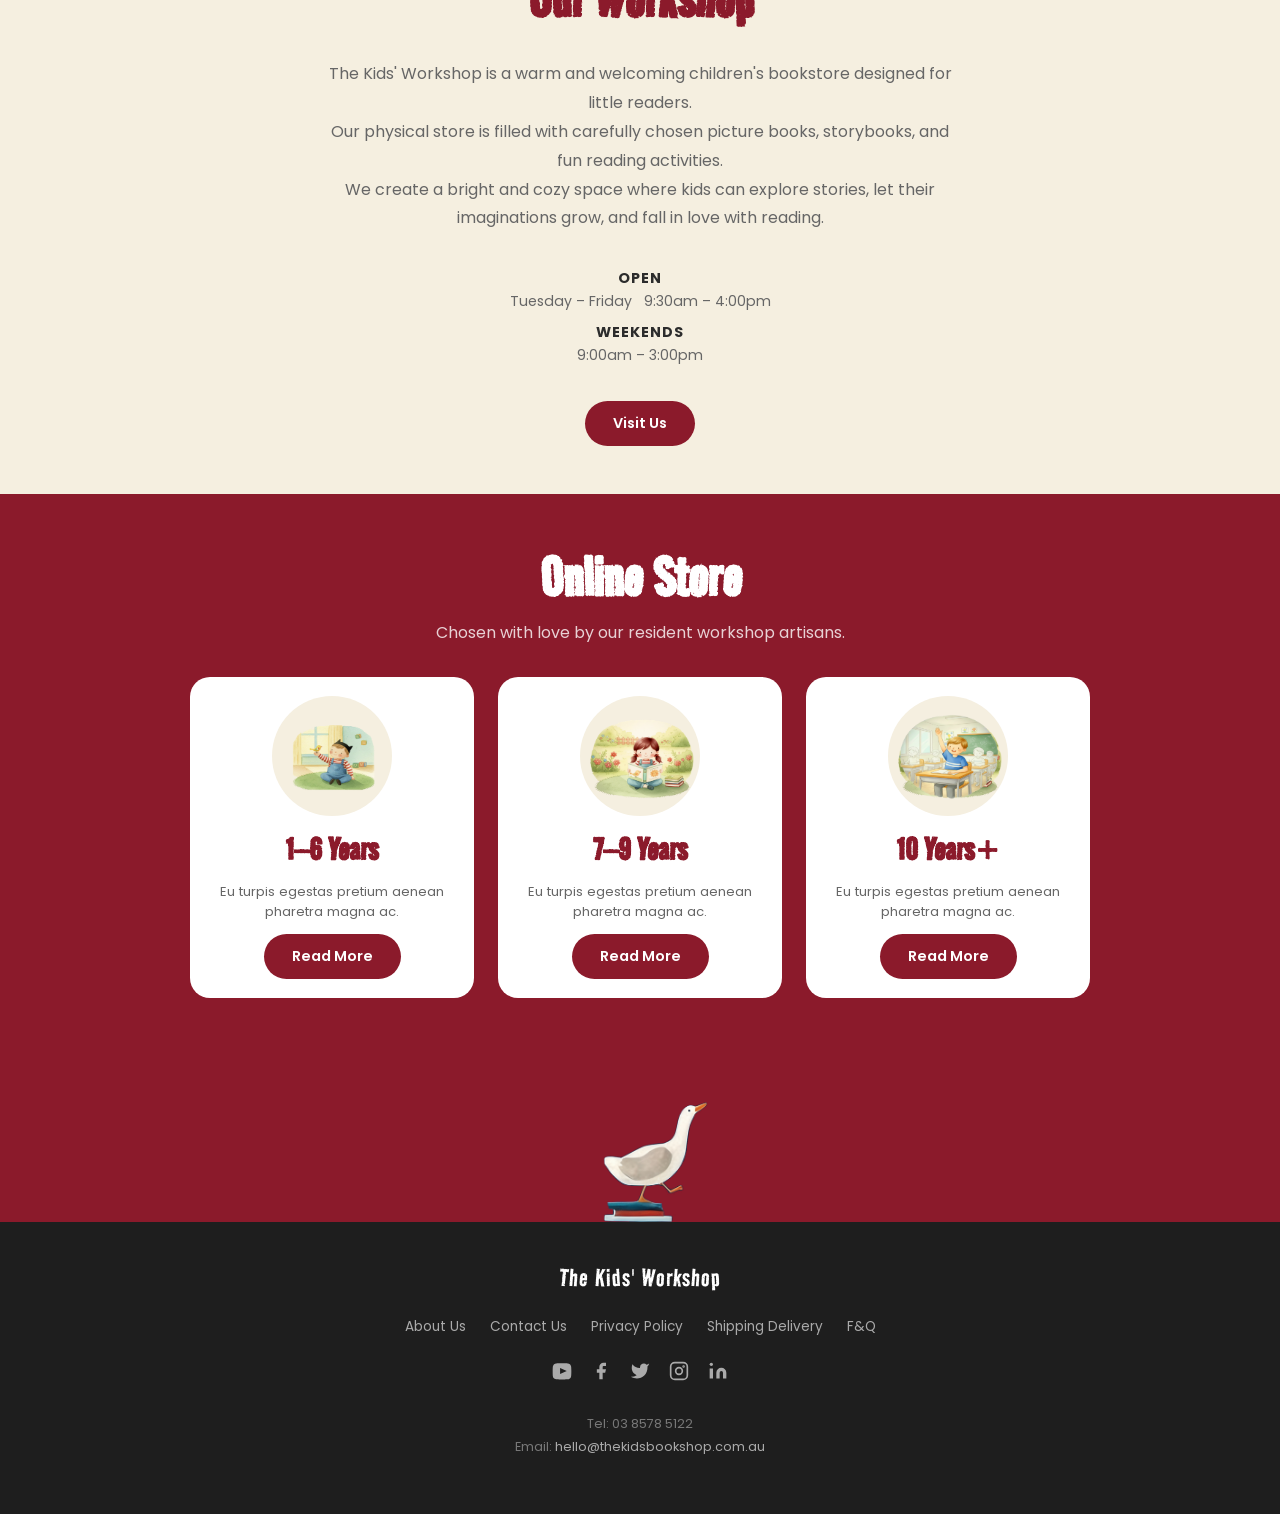
==== commit b9e817d4: "html: Missing cart link on Homepage." ====
--- a/TKW_HomePage.html
+++ b/TKW_HomePage.html
@@ -30,7 +30,7 @@
 
       <div class="header-icons">
         <span class="lang-badge">English · AUD$</span>
-        <a href="cart.html">
+        <a href="TKW_ShoppingCart.html">
           <svg width="22" height="22" fill="none" stroke="currentColor" stroke-width="2" viewBox="0 0 24 24">
             <path d="M6 2L3 6v14a2 2 0 002 2h14a2 2 0 002-2V6l-3-4z"/><line x1="3" y1="6" x2="21" y2="6"/>
             <path d="M16 10a4 4 0 01-8 0"/>
--- a/TKW.css
+++ b/TKW.css
@@ -513,7 +513,7 @@
   margin-bottom: 4px;
 }
 
-.also-card-label { font-size: 0.82rem; font-weight: 600; }
+.also-card-label {   font-family: var(--font-title); font-size: 0.82rem; font-weight: 600; }
 .also-card-cat { font-size: 0.75rem; color: var(--gray); }
 .also-card-price { font-size: 0.85rem; font-weight: 700; color: var(--crimson); margin-top: 4px; }
 
--- a/TKW_HomePage.css
+++ b/TKW_HomePage.css
@@ -242,11 +242,10 @@
 }
 
 .mascot-goose img {
-  height: 15rem;
+  height: 10rem;
   margin: 0 auto;
   display: block;
 }
-
 
 /* RESPONSIVE//refChecked*/
 @media (max-width: 900px) {
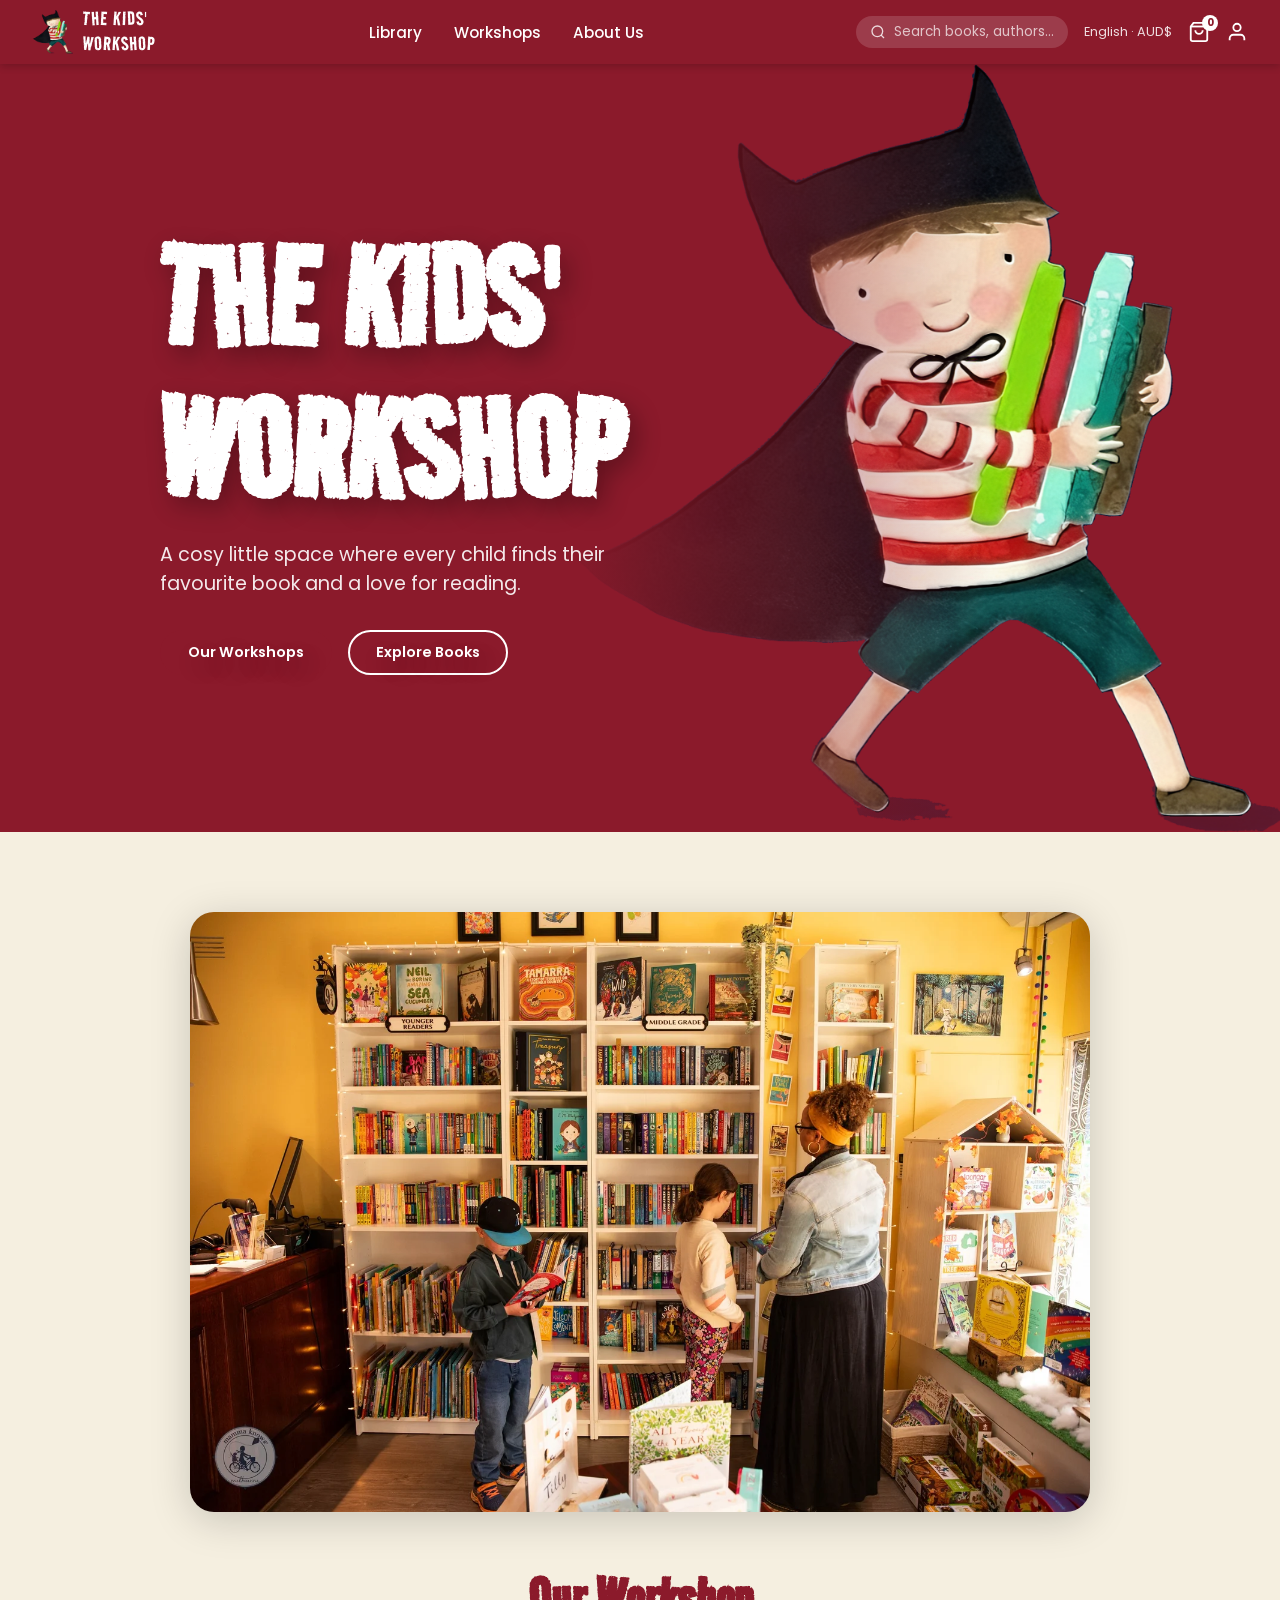
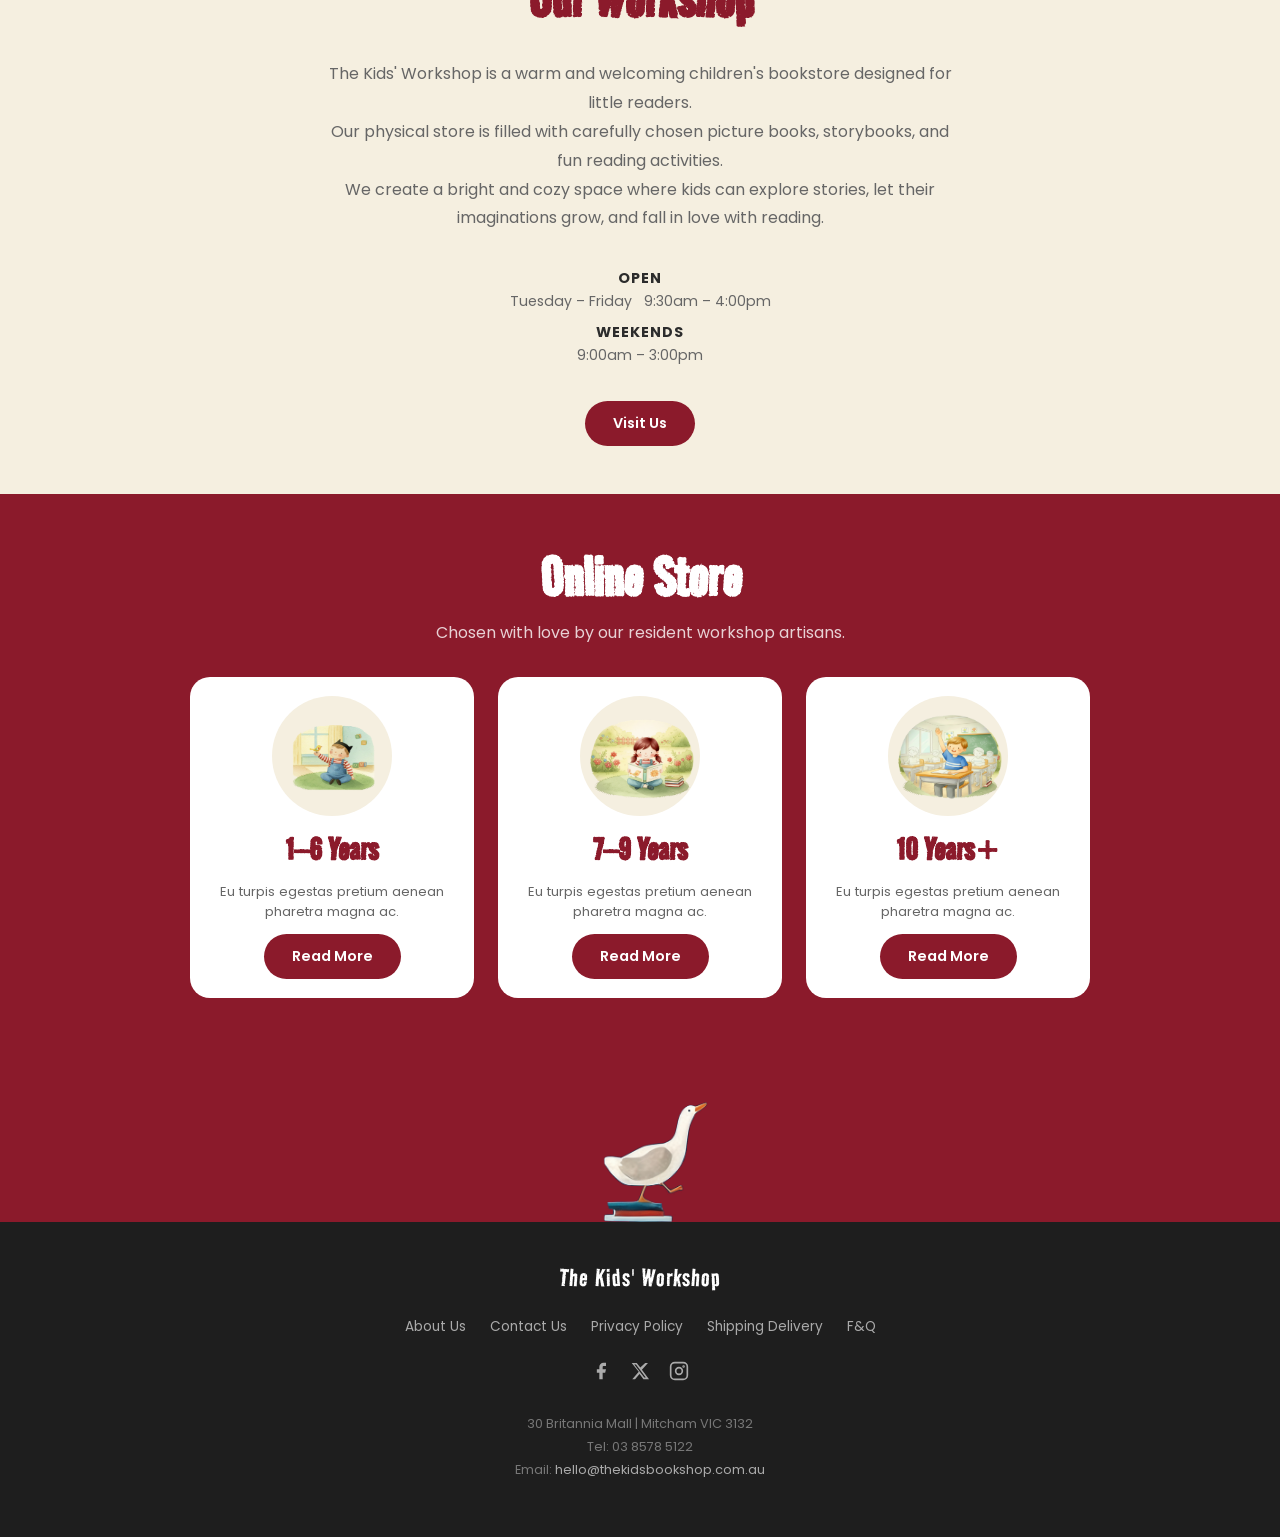
==== commit 348373d5: "Footer: Add the info, link the offcial social media accounts." ====
--- a/TKW_HomePage.html
+++ b/TKW_HomePage.html
@@ -16,8 +16,8 @@
     </a>
     <nav class="header-nav">
       <a href="TKW_library.html">Library</a>
-      <a href="workshops.html">Workshops</a>
-      <a href="about.html">About Us</a>
+      <a>Workshops</a>
+      <a>About Us</a>
     </nav>
     
     <div class="header-right">
@@ -37,7 +37,7 @@
           </svg>
           <span class="cart-count">0</span>
         </a>
-        <a href="account.html">
+        <a>
           <svg width="22" height="22" fill="none" stroke="currentColor" stroke-width="2" viewBox="0 0 24 24">
             <path d="M20 21v-2a4 4 0 00-4-4H8a4 4 0 00-4 4v2"/><circle cx="12" cy="7" r="4"/>
           </svg>
@@ -52,9 +52,8 @@
   <!-- Mobile Menu -->
   <nav class="mobile-menu" id="mobileMenu">
     <a href="TKW_library.html">Library</a>
-    <a href="TKW_Workshops.html">Workshops</a>
-    <a href="TKW_About.html">About Us</a>
-    <br> 
+    <a>Workshops</a>
+    <a>About Us</a>
   </nav>
 
   <!-- HERO SECTION -->
@@ -63,15 +62,14 @@
       <h1 class="hero-title">THE KIDS'<br>WORKSHOP</h1>
       <p class="hero-subtitle">A cosy little space where every child finds their favourite book and a love for reading.</p>
       <div class="hero-buttons">
-        <a href="TKW_Workshops.html" class="btn-primary">Our Workshops</a>
-        <a href="TKW_Library.html" class="btn-outline">Explore Books</a>
+        <a class="btn-primary">Our Workshops</a>
+        <a href="TKW_library.html" class="btn-outline">Explore Books</a>
       </div>
     </div>
     <div class="hero-image">
       <img src="TKW Image Sources/original_tkbartboard_10.png" alt="Child with books" />
     </div>
   </section>
-
 
   <!-- STORE PHOTO SECTION -->
   <div class="Workshop">
@@ -100,7 +98,7 @@
       </div>
     </div>
 
-    <a href="TKW_About.html" class="btn-primary">Visit Us</a>
+    <a class="btn-primary">Visit Us</a>
   </section>
 
 </div>
@@ -111,19 +109,19 @@
     <p class="section-subtitle" style="color:rgba(255,255,255,0.8);">Chosen with love by our resident workshop artisans.</p>
 
     <div class="age-categories">
-      <a href="TKW_Library.html?age=0-6" class="age-card">
+      <a href="TKW_library.html" class="age-card">
         <div class="age-card-img"><img src="TKW Image Sources/3.png" alt="Books for 1-6 years" /></div>
         <h2>1–6 Years</h2>
         <p>Eu turpis egestas pretium aenean pharetra magna ac.</p>
         <span class="btn-primary" style="margin-top:auto;">Read More</span>
       </a>
-      <a href="TKW_Library.html?age=7-9" class="age-card">
+      <a href="TKW_library.html" class="age-card">
         <div class="age-card-img"><img src="TKW Image Sources/7.png" alt="Books for 7-9 years" /></div>
         <h2>7–9 Years</h2>
         <p>Eu turpis egestas pretium aenean pharetra magna ac.</p>
         <span class="btn-primary" style="margin-top:auto;">Read More</span>
       </a>
-      <a href="TKW_Library.html?age=10plus" class="age-card">
+      <a href="TKW_library.html" class="age-card">
         <div class="age-card-img"><img src="TKW Image Sources/10.png" alt="Books for 10+ years" /></div>
         <h2>10 Years+</h2>
         <p>Eu turpis egestas pretium aenean pharetra magna ac.</p>
@@ -147,24 +145,21 @@
         <a href="shipping.html">Shipping Delivery</a>
         <a href="faq.html">F&Q</a>
       </div>
-      <div class="footer-social"> <!-- externalReference -->
-        <a href="#" aria-label="YouTube">
-          <svg width="20" height="20" fill="currentColor" viewBox="0 0 24 24"><path d="M23 7s-.3-2-1.2-2.8c-1.1-1.2-2.4-1.2-3-1.3C16.2 2.8 12 2.8 12 2.8s-4.2 0-6.8.1c-.6.1-1.9.1-3 1.3C1.3 5 1 7 1 7S.8 9.2.8 11.5v2.1C.8 16 1 18 1 18s.3 2 1.2 2.8c1.1 1.2 2.6 1.1 3.3 1.2C7.6 22.2 12 22.2 12 22.2s4.2 0 6.8-.2c.6-.1 1.9-.1 3-1.3.9-.8 1.2-2.8 1.2-2.8s.2-2.2.2-4.4v-2.1C23.2 9.2 23 7 23 7zM9.7 15.5V8.4l8 3.6-8 3.5z"/></svg>
-        </a>
-        <a href="#" aria-label="Facebook">
+      <div class="footer-social"> 
+        <a href="https://www.facebook.com/thekidsbookshop/" aria-label="Facebook">
           <svg width="20" height="20" fill="currentColor" viewBox="0 0 24 24"><path d="M18 2h-3a5 5 0 00-5 5v3H7v4h3v8h4v-8h3l1-4h-4V7a1 1 0 011-1h3z"/></svg>
         </a>
-        <a href="#" aria-label="Twitter">
-          <svg width="20" height="20" fill="currentColor" viewBox="0 0 24 24"><path d="M23 3a10.9 10.9 0 01-3.14 1.53 4.48 4.48 0 00-7.86 3v1A10.66 10.66 0 013 4s-4 9 5 13a11.64 11.64 0 01-7 2c9 5 20 0 20-11.5a4.5 4.5 0 00-.08-.83A7.72 7.72 0 0023 3z"/></svg>
+        <a href="https://x.com/TheKidsBookshop" aria-label="X">
+          <svg width="20" height="20" fill="currentColor" viewBox="0 0 24 24">
+            <path d="M18.244 2.25h3.308l-7.227 8.26 8.502 11.24H16.17l-4.714-6.231-5.401 6.231H2.746l7.73-8.835L2.013 2.25H8.08l4.253 5.622 5.91-5.622Zm-1.161 17.52h1.833L7.084 4.126H5.117Z"/>
+          </svg>
         </a>
-        <a href="#" aria-label="Instagram">
+        <a href="https://www.instagram.com/thekidsbookshop/" aria-label="Instagram">
           <svg width="20" height="20" fill="none" stroke="currentColor" stroke-width="2" viewBox="0 0 24 24"><rect x="2" y="2" width="20" height="20" rx="5"/><circle cx="12" cy="12" r="4"/><circle cx="17.5" cy="6.5" r="0.5" fill="currentColor"/></svg>
-        </a>
-        <a href="#" aria-label="LinkedIn">
-          <svg width="20" height="20" fill="currentColor" viewBox="0 0 24 24"><path d="M16 8a6 6 0 016 6v7h-4v-7a2 2 0 00-2-2 2 2 0 00-2 2v7h-4v-7a6 6 0 016-6zM2 9h4v12H2z"/><circle cx="4" cy="4" r="2"/></svg>
         </a>
       </div>
       <div class="footer-contact">
+        30 Britannia Mall | Mitcham VIC 3132<br />
         Tel: 03 8578 5122<br />
         Email: <a href="mailto:hello@thekidsbookshop.com.au" style="color:#aaa;">hello@thekidsbookshop.com.au</a>
       </div>
